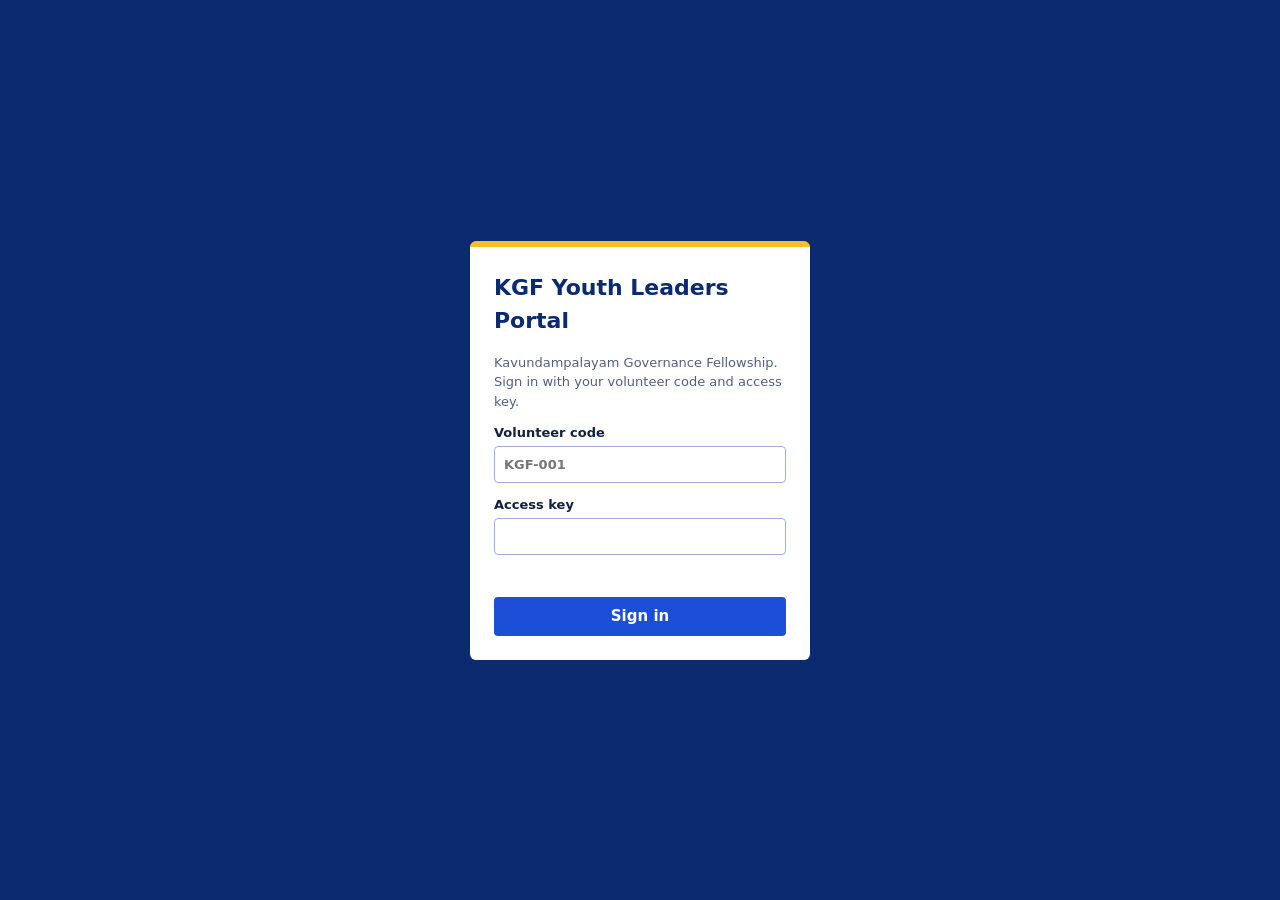
==== index.html @ be767367 "Add files via upload" ====
<!doctype html>
<html lang="en"><head><meta charset="utf-8"><meta name="viewport" content="width=device-width,initial-scale=1">
<title>Dashboard · KGF Portal</title><link rel="stylesheet" href="shared.css"><link rel="stylesheet" href="index.css"></head>
<body><div id="nav"></div><main><h1>Dashboard</h1><p class="sub">Where the fellowship stands today.</p>
<div class="grid" id="stats"></div><h2>Open tasks, soonest due first</h2><div id="tasks"></div><h2>Upcoming events</h2><div id="events"></div>
</main><script src="shared.js"></script><script src="index.js"></script></body></html>
---- shared.css ----
:root{--blue:#0b2a6f;--blue2:#1d4ed8;--sky:#e8eefb;--yellow:#fbbf24;--red:#d62828;--ink:#14213d;--line:#d5dcec}
*{box-sizing:border-box}
body{margin:0;font:15px/1.5 "Segoe UI",system-ui,sans-serif;background:#fff;color:var(--ink)}
.top{background:var(--blue);color:#fff;border-bottom:5px solid var(--yellow);padding:10px 20px;display:flex;flex-wrap:wrap;align-items:center;gap:6px 18px}
.brand{font-weight:800;font-size:18px;letter-spacing:.2px}.brand b{color:var(--yellow)}
.top nav{display:flex;flex-wrap:wrap;gap:4px;flex:1}
.top nav a{color:#fff;text-decoration:none;padding:6px 11px;border-radius:4px}
.top nav a:hover{background:rgba(255,255,255,.14)}
.top nav a.on{background:var(--yellow);color:var(--blue);font-weight:700}
.who{font-size:13px}.who button{margin-left:8px}
main{max-width:1100px;margin:0 auto;padding:22px 18px 60px}
h1{margin:0 0 4px;font-size:26px;color:var(--blue)}h2{font-size:18px;color:var(--blue);margin:26px 0 10px}
.sub{color:#51607f;margin:0 0 18px}
.grid{display:grid;grid-template-columns:repeat(auto-fit,minmax(200px,1fr));gap:14px}
.card{border:1px solid var(--line);border-radius:6px;padding:14px 16px;background:#fff}
form.card{display:grid;grid-template-columns:repeat(auto-fit,minmax(180px,1fr));gap:10px;align-items:end;background:var(--sky)}
label{display:flex;flex-direction:column;font-size:13px;font-weight:600;gap:3px}
input,select,textarea{font:inherit;padding:8px 9px;border:1px solid #9fb0d6;border-radius:4px;background:#fff;color:var(--ink)}
input:focus,select:focus,textarea:focus,button:focus-visible,a:focus-visible{outline:3px solid var(--yellow);outline-offset:1px}
button{font:inherit;font-weight:700;background:var(--blue2);color:#fff;border:0;border-radius:4px;padding:8px 14px;cursor:pointer}
button:hover{background:var(--blue)}button.sec{background:#fff;color:var(--blue);border:1px solid var(--blue)}
button.danger{background:var(--red)}button.sm{padding:4px 9px;font-size:13px}
.tw{overflow-x:auto;border:1px solid var(--line);border-radius:6px}
table{width:100%;border-collapse:collapse;min-width:620px}
th{background:var(--blue);color:#fff;text-align:left;padding:9px 11px;font-size:13px}
td{padding:9px 11px;border-top:1px solid var(--line);vertical-align:top}
tr:nth-child(even) td{background:#f6f8fd}
.badge{display:inline-block;padding:2px 9px;border-radius:99px;font-size:12px;font-weight:700;background:var(--sky);color:var(--blue)}
.badge.ok{background:#dff5e3;color:#14602b}.badge.warn{background:#fff0c2;color:#7a5200}.badge.bad{background:#fde0e0;color:var(--red)}
.empty{padding:22px;text-align:center;color:#51607f}
body:not(.admin) .adm{display:none!important}
#login{position:fixed;inset:0;background:var(--blue);display:grid;place-items:center;padding:16px;z-index:9}
#login form{background:#fff;border-top:6px solid var(--yellow);border-radius:6px;padding:24px;width:340px;max-width:100%;display:grid;gap:12px}
#login h1{font-size:22px}#login p{margin:0;color:#51607f;font-size:13px}.err{color:var(--red);font-size:13px;min-height:18px}
#toast{position:fixed;bottom:18px;left:50%;transform:translateX(-50%);background:var(--blue);color:#fff;padding:10px 18px;border-radius:4px;border-left:5px solid var(--yellow);z-index:10}
#toast.bad{border-left-color:var(--red);background:#5c0f0f}
@media(prefers-reduced-motion:no-preference){button{transition:background .15s}}
[hidden]{display:none!important}
---- index.css ----
.stat{border-left:6px solid var(--blue2)}.stat b{display:block;font-size:34px;line-height:1.1;color:var(--blue)}
.stat.y{border-left-color:var(--yellow)}.stat.r{border-left-color:var(--red)}.stat.r b{color:var(--red)}
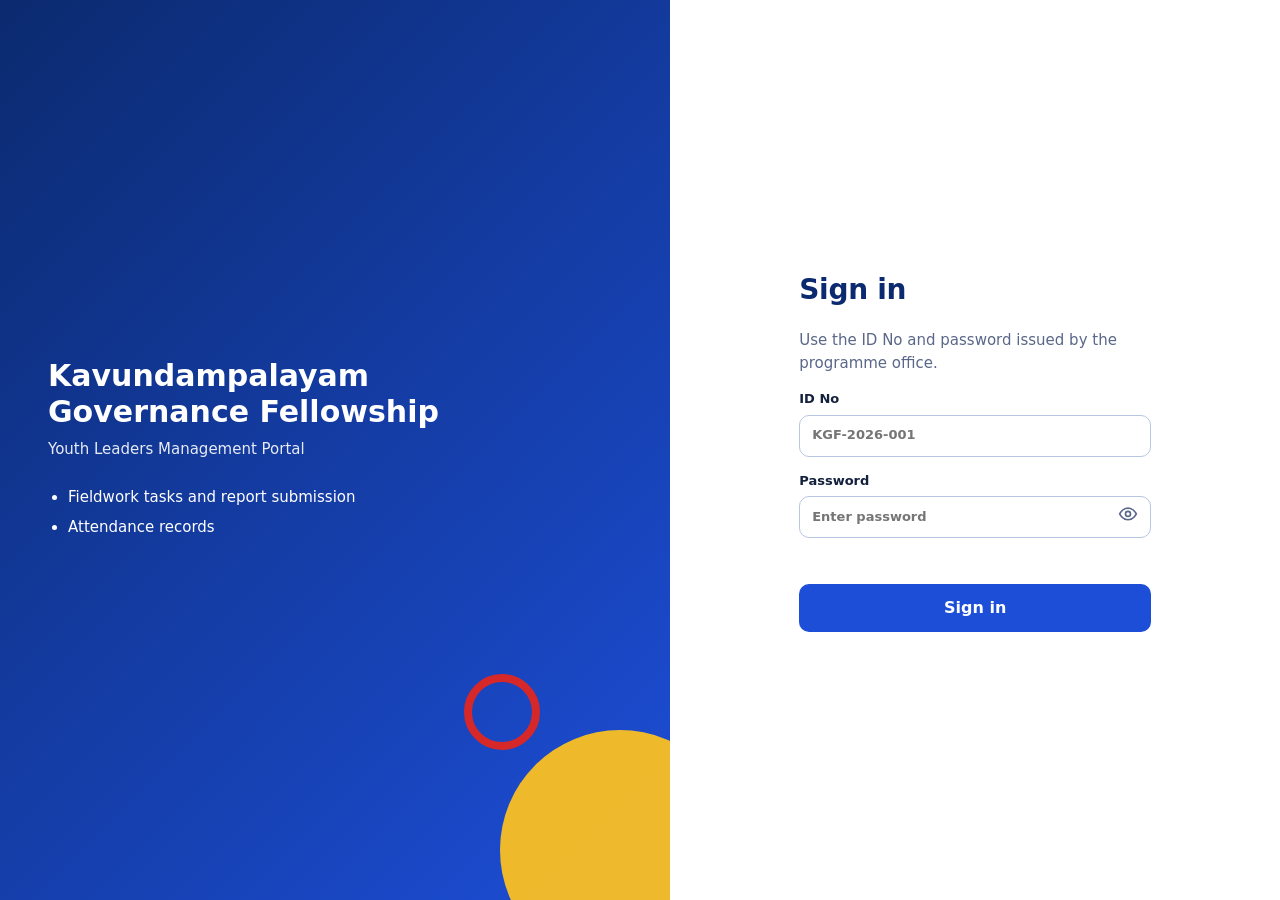
==== commit 65f4e917: "Add files via upload" ====
--- a/index.html
+++ b/index.html
@@ -1,6 +1,13 @@
 <!doctype html>
 <html lang="en"><head><meta charset="utf-8"><meta name="viewport" content="width=device-width,initial-scale=1">
-<title>Dashboard · KGF Portal</title><link rel="stylesheet" href="shared.css"><link rel="stylesheet" href="index.css"></head>
-<body><div id="nav"></div><main><h1>Dashboard</h1><p class="sub">Where the fellowship stands today.</p>
-<div class="grid" id="stats"></div><h2>Open tasks, soonest due first</h2><div id="tasks"></div><h2>Upcoming events</h2><div id="events"></div>
+<title>Dashboard · KGF Portal</title>
+<link rel="icon" href="https://blogger.googleusercontent.com/img/b/R29vZ2xl/AVvXsEh5ghIENEdfPvEKXNpg6AaNuCJ33z631SU_sOYwX8vNm_iruNhliEaZYuWYi8FPpN_8Sn0xGf1NUb8KoObgTXT3_ADcD2Aq-Tki2BW_q9qzW39tYLocWcYi_gcDXsZEs6fBvpcm_TDbRyo2ijJiHbO3S2X-dMlEn4J-j77FzOVfavP9sXT-c7AjJY2SbP81/s320/kgflogo.jpg"><meta name="theme-color" content="#0b2a6f">
+<link rel="stylesheet" href="shared.css"><link rel="stylesheet" href="index.css"></head>
+<body><div id="nav"></div><main>
+<section class="hero"><div><p class="eyebrow" id="date"></p><h1 id="hello">Dashboard</h1><p>Here is where the fellowship stands today.</p></div>
+<div class="acts"><a class="btn y" href="tasks.html">View tasks</a><a class="btn w" href="performance.html">Attendance records</a></div></section>
+<div class="grid" id="stats"><div class="card skel"></div><div class="card skel"></div><div class="card skel"></div><div class="card skel"></div></div>
+<div class="sh"><h2>Open tasks, soonest due first</h2><a href="tasks.html">View all</a></div><div id="tasks"><div class="card skel"></div></div>
+<div class="sh"><h2>Upcoming events</h2><a href="calendar.html">Open calendar</a></div><div id="events"><div class="card skel"></div></div>
+<footer class="foot">Kavundampalayam Governance Fellowship · Youth Leaders Portal</footer>
 </main><script src="shared.js"></script><script src="index.js"></script></body></html>
--- a/shared.css
+++ b/shared.css
@@ -1,38 +1,98 @@
-:root{--blue:#0b2a6f;--blue2:#1d4ed8;--sky:#e8eefb;--yellow:#fbbf24;--red:#d62828;--ink:#14213d;--line:#d5dcec}
+:root{--blue:#0b2a6f;--blue2:#1d4ed8;--sky:#e8eefb;--yellow:#fbbf24;--red:#d62828;--ink:#14213d;--line:#d9e0f0;--muted:#5a6788;--bg:#f3f6fc;--r:14px;--sh:0 1px 2px rgba(11,42,111,.06),0 8px 24px rgba(11,42,111,.08)}
 *{box-sizing:border-box}
-body{margin:0;font:15px/1.5 "Segoe UI",system-ui,sans-serif;background:#fff;color:var(--ink)}
-.top{background:var(--blue);color:#fff;border-bottom:5px solid var(--yellow);padding:10px 20px;display:flex;flex-wrap:wrap;align-items:center;gap:6px 18px}
-.brand{font-weight:800;font-size:18px;letter-spacing:.2px}.brand b{color:var(--yellow)}
-.top nav{display:flex;flex-wrap:wrap;gap:4px;flex:1}
-.top nav a{color:#fff;text-decoration:none;padding:6px 11px;border-radius:4px}
-.top nav a:hover{background:rgba(255,255,255,.14)}
-.top nav a.on{background:var(--yellow);color:var(--blue);font-weight:700}
-.who{font-size:13px}.who button{margin-left:8px}
-main{max-width:1100px;margin:0 auto;padding:22px 18px 60px}
-h1{margin:0 0 4px;font-size:26px;color:var(--blue)}h2{font-size:18px;color:var(--blue);margin:26px 0 10px}
-.sub{color:#51607f;margin:0 0 18px}
-.grid{display:grid;grid-template-columns:repeat(auto-fit,minmax(200px,1fr));gap:14px}
-.card{border:1px solid var(--line);border-radius:6px;padding:14px 16px;background:#fff}
-form.card{display:grid;grid-template-columns:repeat(auto-fit,minmax(180px,1fr));gap:10px;align-items:end;background:var(--sky)}
-label{display:flex;flex-direction:column;font-size:13px;font-weight:600;gap:3px}
-input,select,textarea{font:inherit;padding:8px 9px;border:1px solid #9fb0d6;border-radius:4px;background:#fff;color:var(--ink)}
-input:focus,select:focus,textarea:focus,button:focus-visible,a:focus-visible{outline:3px solid var(--yellow);outline-offset:1px}
-button{font:inherit;font-weight:700;background:var(--blue2);color:#fff;border:0;border-radius:4px;padding:8px 14px;cursor:pointer}
-button:hover{background:var(--blue)}button.sec{background:#fff;color:var(--blue);border:1px solid var(--blue)}
-button.danger{background:var(--red)}button.sm{padding:4px 9px;font-size:13px}
-.tw{overflow-x:auto;border:1px solid var(--line);border-radius:6px}
-table{width:100%;border-collapse:collapse;min-width:620px}
-th{background:var(--blue);color:#fff;text-align:left;padding:9px 11px;font-size:13px}
-td{padding:9px 11px;border-top:1px solid var(--line);vertical-align:top}
-tr:nth-child(even) td{background:#f6f8fd}
-.badge{display:inline-block;padding:2px 9px;border-radius:99px;font-size:12px;font-weight:700;background:var(--sky);color:var(--blue)}
+body{margin:0;font:15px/1.55 "Segoe UI",system-ui,-apple-system,Roboto,sans-serif;background:var(--bg);color:var(--ink);-webkit-font-smoothing:antialiased}
+body.nav-open{overflow:hidden}
+.ic{width:20px;height:20px;flex:none}
+a{color:var(--blue2)}
+/* Top bar */
+.top{position:sticky;top:0;z-index:20;background:var(--blue);color:#fff;border-bottom:4px solid var(--yellow);box-shadow:0 4px 18px rgba(11,42,111,.25)}
+.tbi{max-width:1200px;margin:0 auto;display:flex;align-items:center;gap:16px;padding:10px 20px}
+.brand{display:flex;align-items:center;gap:10px;color:#fff;text-decoration:none;font-weight:800;font-size:18px;white-space:nowrap}
+.brand b{color:var(--yellow)}.brand img{width:38px;height:38px;border-radius:10px;background:#fff;object-fit:contain;padding:2px}
+.dnav{display:flex;gap:4px;flex:1;margin-left:6px}
+.dnav a{white-space:nowrap;color:#dbe5ff;text-decoration:none;padding:8px 13px;border-radius:999px;font-weight:600;font-size:14px;transition:background .15s}
+.dnav a:hover{background:rgba(255,255,255,.14);color:#fff}
+.dnav a.on{background:var(--yellow);color:var(--blue)}
+.user{display:flex;align-items:center;gap:10px;margin-left:auto}
+.av{width:36px;height:36px;border-radius:50%;background:var(--yellow);color:var(--blue);display:grid;place-items:center;font-weight:800;font-size:14px;flex:none}
+.un{font-size:13px;line-height:1.25;font-weight:700}.un small{display:block;font-weight:400;opacity:.8}
+.top .out{background:transparent;color:#fff;border:1px solid rgba(255,255,255,.5)}.top .out:hover{background:rgba(255,255,255,.15)}
+.burger{display:none;background:rgba(255,255,255,.12);padding:8px;border-radius:10px}
+/* Mobile side nav */
+.scrim{position:fixed;inset:0;background:rgba(10,20,50,.55);opacity:0;pointer-events:none;z-index:40;transition:opacity .2s}
+#drawer{position:fixed;top:0;left:0;bottom:0;width:min(310px,86vw);background:#fff;z-index:50;transform:translateX(-102%);transition:transform .25s ease;display:flex;flex-direction:column;box-shadow:8px 0 30px rgba(0,0,0,.25)}
+body.nav-open #drawer{transform:none}body.nav-open .scrim{opacity:1;pointer-events:auto}
+.dh{background:var(--blue);border-bottom:4px solid var(--yellow);padding:14px 16px;display:flex;align-items:center;justify-content:space-between}
+.dh .x{background:rgba(255,255,255,.14);padding:6px;border-radius:8px}
+.dme{display:flex;align-items:center;gap:12px;padding:16px;border-bottom:1px solid var(--line)}.dme small{display:block;color:var(--muted)}
+.dl{display:flex;flex-direction:column;gap:4px;padding:12px;flex:1;overflow:auto}
+.dl a{display:flex;align-items:center;gap:12px;padding:12px 14px;border-radius:12px;color:var(--ink);text-decoration:none;font-weight:600}
+.dl a:hover{background:var(--sky)}.dl a.on{background:var(--sky);color:var(--blue);box-shadow:inset 4px 0 0 var(--yellow)}
+.dout{margin:12px;background:#fff;color:var(--red);border:1px solid var(--red);display:flex;align-items:center;justify-content:center;gap:8px;padding:11px}
+.dout:hover{background:#fde0e0}
+@media(max-width:1020px){.un{display:none}}
+@media(max-width:860px){.dnav,.user{display:none}.burger{display:grid}.tbi{padding:10px 14px}}
+@media(min-width:861px){#drawer,.scrim{display:none}}
+/* Layout */
+main{max-width:1200px;margin:0 auto;padding:24px 20px 70px}
+h1{margin:0 0 4px;font-size:28px;color:var(--blue);letter-spacing:-.3px}h2{font-size:18px;color:var(--blue);margin:28px 0 12px}
+.sub{color:var(--muted);margin:0 0 20px}
+.grid{display:grid;grid-template-columns:repeat(auto-fit,minmax(210px,1fr));gap:14px}
+.card{border:1px solid var(--line);border-radius:var(--r);padding:16px 18px;background:#fff;box-shadow:var(--sh)}
+form.card{display:grid;grid-template-columns:repeat(auto-fit,minmax(190px,1fr));gap:12px;align-items:end;background:#fff;border-top:4px solid var(--yellow)}
+label{display:flex;flex-direction:column;font-size:13px;font-weight:600;gap:5px;color:var(--ink)}
+input,select,textarea{font:inherit;min-height:42px;padding:9px 12px;border:1px solid #b8c5e3;border-radius:10px;background:#fff;color:var(--ink);width:100%}
+input:focus,select:focus,textarea:focus{outline:0;border-color:var(--blue2);box-shadow:0 0 0 3px rgba(29,78,216,.18)}
+button:focus-visible,a:focus-visible{outline:3px solid var(--yellow);outline-offset:2px}
+button{font:inherit;font-weight:700;background:var(--blue2);color:#fff;border:0;border-radius:10px;padding:10px 16px;min-height:42px;cursor:pointer;transition:background .15s,transform .1s}
+button:hover{background:var(--blue)}button:active{transform:scale(.98)}button:disabled{opacity:.6;cursor:wait}
+button.sec{background:#fff;color:var(--blue);border:1px solid var(--blue)}button.sec:hover{background:var(--sky)}
+button.danger{background:var(--red)}button.danger:hover{background:#a91d1d}button.sm{padding:5px 11px;min-height:34px;font-size:13px}
+.tw{overflow-x:auto;border:1px solid var(--line);border-radius:var(--r);background:#fff;box-shadow:var(--sh)}
+table{width:100%;border-collapse:collapse;min-width:640px}
+th{background:var(--sky);color:var(--blue);text-align:left;padding:11px 14px;font-size:12px;text-transform:uppercase;letter-spacing:.5px}
+td{padding:12px 14px;border-top:1px solid var(--line);vertical-align:top}
+tbody tr:hover td{background:#f7f9ff}
+.badge{display:inline-block;padding:3px 10px;border-radius:999px;font-size:12px;font-weight:700;background:var(--sky);color:var(--blue)}
 .badge.ok{background:#dff5e3;color:#14602b}.badge.warn{background:#fff0c2;color:#7a5200}.badge.bad{background:#fde0e0;color:var(--red)}
-.empty{padding:22px;text-align:center;color:#51607f}
+.empty{padding:28px;text-align:center;color:var(--muted);background:#fff;border:1px dashed var(--line);border-radius:var(--r)}
 body:not(.admin) .adm{display:none!important}
-#login{position:fixed;inset:0;background:var(--blue);display:grid;place-items:center;padding:16px;z-index:9}
-#login form{background:#fff;border-top:6px solid var(--yellow);border-radius:6px;padding:24px;width:340px;max-width:100%;display:grid;gap:12px}
-#login h1{font-size:22px}#login p{margin:0;color:#51607f;font-size:13px}.err{color:var(--red);font-size:13px;min-height:18px}
-#toast{position:fixed;bottom:18px;left:50%;transform:translateX(-50%);background:var(--blue);color:#fff;padding:10px 18px;border-radius:4px;border-left:5px solid var(--yellow);z-index:10}
+[hidden]{display:none!important}
+/* Login */
+#login{position:fixed;inset:0;z-index:60;display:grid;grid-template-columns:1.1fr 1fr;background:#fff;overflow:auto}
+.lp{background:linear-gradient(135deg,var(--blue),var(--blue2));color:#fff;padding:48px;display:flex;flex-direction:column;justify-content:center;position:relative;overflow:hidden}
+.lp::after{content:"";position:absolute;right:-70px;bottom:-70px;width:240px;height:240px;border-radius:50%;background:var(--yellow);opacity:.95}
+.lp::before{content:"";position:absolute;right:130px;bottom:150px;width:60px;height:60px;border-radius:50%;border:8px solid var(--red)}
+.lp img{width:84px;height:84px;border-radius:20px;background:#fff;padding:6px;object-fit:contain;margin-bottom:22px}
+.lp h2{color:#fff;font-size:30px;line-height:1.2;margin:0 0 8px}.lp p{margin:0 0 20px;opacity:.9}
+.lp ul{margin:0;padding-left:20px;line-height:2;position:relative;z-index:1}
+.lf{align-self:center;justify-self:center;width:min(400px,100%);padding:32px 24px;display:grid;gap:14px}
+.lf h1{font-size:28px}.lf p{margin:0;color:var(--muted)}
+.pw{position:relative}.pw input{padding-right:48px}
+.eye{position:absolute;right:4px;top:50%;transform:translateY(-50%);background:none;color:var(--muted);min-height:34px;padding:6px 9px}
+.eye:hover{background:var(--sky);color:var(--blue)}
+.go{width:100%;padding:12px;font-size:16px}
+.err{color:var(--red);font-size:13px;min-height:18px}
+@media(max-width:760px){#login{grid-template-columns:1fr;grid-template-rows:auto 1fr}.lp{padding:24px 20px}.lp ul,.lp p{display:none}.lp img{width:56px;height:56px;margin-bottom:12px}.lp h2{font-size:21px;margin:0}.lp::after{width:130px;height:130px}.lp::before{display:none}.lf{align-self:start;padding:24px 20px}}
+/* Toast */
+#toast{position:fixed;bottom:20px;left:50%;transform:translateX(-50%);background:var(--blue);color:#fff;padding:11px 20px;border-radius:12px;border-left:5px solid var(--yellow);z-index:70;box-shadow:var(--sh);max-width:92vw}
 #toast.bad{border-left-color:var(--red);background:#5c0f0f}
-@media(prefers-reduced-motion:no-preference){button{transition:background .15s}}
-[hidden]{display:none!important}
+.skel{min-height:84px;background:linear-gradient(90deg,#eef2fb 25%,#fff 50%,#eef2fb 75%);background-size:200% 100%;animation:sk 1.2s infinite}
+@keyframes sk{to{background-position:-200% 0}}
+@media(prefers-reduced-motion:reduce){*{animation:none!important;transition:none!important}}
+/* Mobile: tables become cards */
+@media(max-width:700px){
+main{padding:18px 14px 60px}h1{font-size:24px}
+.grid{grid-template-columns:1fr 1fr;gap:10px}
+.tw{border:0;background:none;box-shadow:none;overflow:visible}
+table,tbody,tr,td{display:block;min-width:0;width:100%}
+thead{position:absolute;left:-9999px}
+tr{background:#fff;border:1px solid var(--line);border-radius:var(--r);padding:6px 14px;margin-bottom:12px;box-shadow:var(--sh)}
+td,tbody tr:hover td{display:flex;justify-content:space-between;gap:14px;border:0;padding:8px 0;background:none}
+td+td{border-top:1px solid #eef1f8}
+td::before{content:attr(data-l);font-weight:600;color:var(--muted);flex:none;max-width:42%}
+td[data-l=""]::before{display:none}td[data-l=""]{justify-content:flex-end}
+.cv{min-width:0;text-align:right;overflow-wrap:anywhere}
+input,select,textarea{font-size:16px}
+form.card{grid-template-columns:1fr}
+}
--- a/index.css
+++ b/index.css
@@ -1,2 +1,18 @@
-.stat{border-left:6px solid var(--blue2)}.stat b{display:block;font-size:34px;line-height:1.1;color:var(--blue)}
-.stat.y{border-left-color:var(--yellow)}.stat.r{border-left-color:var(--red)}.stat.r b{color:var(--red)}
+.hero{position:relative;overflow:hidden;display:flex;justify-content:space-between;align-items:center;gap:18px;flex-wrap:wrap;color:#fff;padding:26px 28px;margin-bottom:20px;border-radius:20px;background:linear-gradient(120deg,var(--blue),var(--blue2))}
+.hero::after{content:"";position:absolute;right:-50px;top:-60px;width:200px;height:200px;border-radius:50%;background:var(--yellow);opacity:.95}
+.hero::before{content:"";position:absolute;right:120px;bottom:-26px;width:70px;height:70px;border-radius:50%;border:9px solid var(--red);opacity:.9}
+.hero>*{position:relative;z-index:1}
+.hero h1{color:#fff;margin:2px 0 6px}.hero p{margin:0;opacity:.92}.hero .eyebrow{font-size:12px;font-weight:700;letter-spacing:1px;text-transform:uppercase;color:var(--yellow);opacity:1}
+.acts{display:flex;gap:10px;flex-wrap:wrap}
+.btn{display:inline-block;text-decoration:none;font-weight:700;padding:10px 16px;border-radius:10px}
+.btn.y{background:var(--yellow);color:var(--blue)}.btn.y:hover{background:#f5b300}
+.btn.w{background:rgba(255,255,255,.14);color:#fff;border:1px solid rgba(255,255,255,.55)}.btn.w:hover{background:rgba(255,255,255,.25)}
+.stat{display:flex;align-items:center;gap:14px}
+.si{width:48px;height:48px;border-radius:14px;display:grid;place-items:center;background:var(--sky);color:var(--blue2);flex:none}
+.si .ic{width:24px;height:24px}
+.stat.y .si{background:#fff3cf;color:#a06b00}.stat.r .si{background:#fde0e0;color:var(--red)}.stat.g .si{background:#dff5e3;color:#14602b}
+.stat b{display:block;font-size:30px;line-height:1.05;color:var(--ink)}.stat.r b{color:var(--red)}
+.stat span{color:var(--muted);font-size:13px;line-height:1.3;display:block}
+.sh{display:flex;align-items:baseline;justify-content:space-between;gap:10px}.sh a{font-weight:600;font-size:14px;text-decoration:none}
+.foot{margin-top:40px;text-align:center;color:var(--muted);font-size:13px}
+@media(max-width:700px){.hero{padding:20px 18px;border-radius:16px}.hero h1{font-size:22px}.acts{width:100%}.acts .btn{flex:1;text-align:center}.stat{flex-direction:column;align-items:flex-start;gap:8px}.stat b{font-size:26px}}
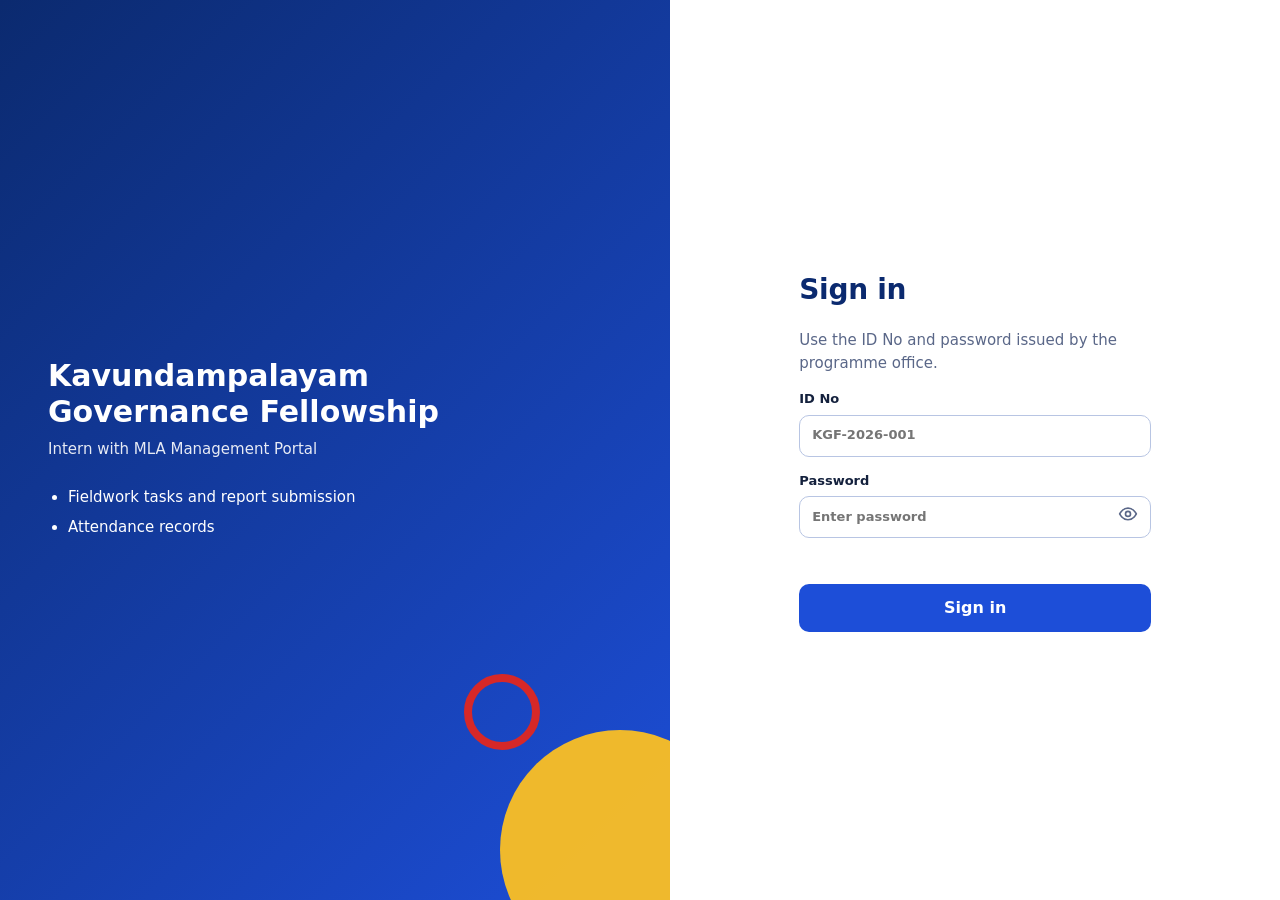
==== commit 6e34091e: "Add files via upload" ====
--- a/index.html
+++ b/index.html
@@ -9,5 +9,5 @@
 <div class="grid" id="stats"><div class="card skel"></div><div class="card skel"></div><div class="card skel"></div><div class="card skel"></div></div>
 <div class="sh"><h2>Open tasks, soonest due first</h2><a href="tasks.html">View all</a></div><div id="tasks"><div class="card skel"></div></div>
 <div class="sh"><h2>Upcoming events</h2><a href="calendar.html">Open calendar</a></div><div id="events"><div class="card skel"></div></div>
-<footer class="foot">Kavundampalayam Governance Fellowship · Youth Leaders Portal</footer>
+<footer class="foot">Kavundampalayam Governance Fellowship · Intern with MLA Portal</footer>
 </main><script src="shared.js"></script><script src="index.js"></script></body></html>
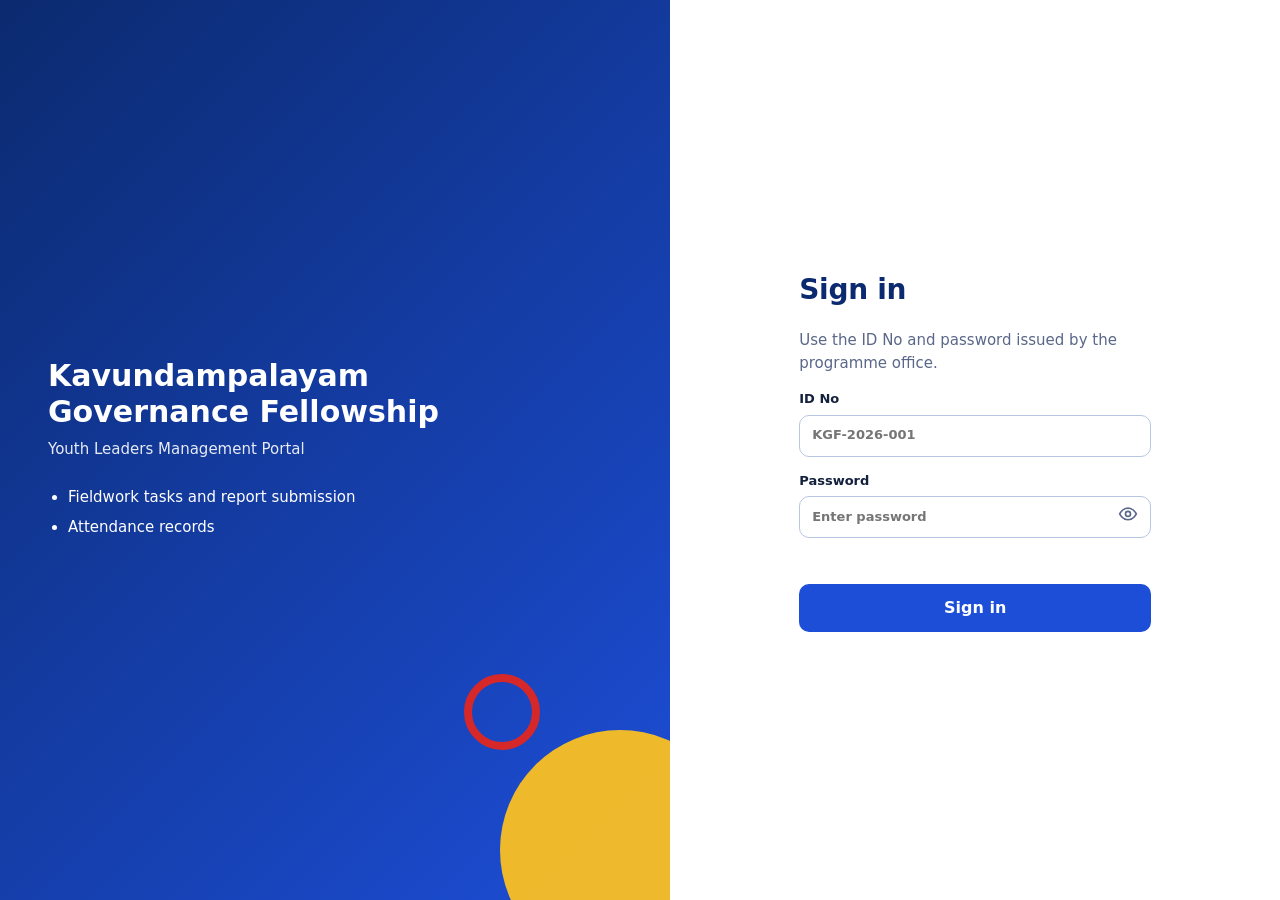
==== commit b1878400: "Add files via upload" ====
--- a/index.html
+++ b/index.html
@@ -5,9 +5,9 @@
 <link rel="stylesheet" href="shared.css"><link rel="stylesheet" href="index.css"></head>
 <body><div id="nav"></div><main>
 <section class="hero"><div><p class="eyebrow" id="date"></p><h1 id="hello">Dashboard</h1><p>Here is where the fellowship stands today.</p></div>
-<div class="acts"><a class="btn y" href="tasks.html">View tasks</a><a class="btn w" href="performance.html">Attendance records</a></div></section>
+<div class="acts"><a class="btn y" href="tasks.html">View tasks</a><a class="btn w" href="attendance.html">Attendance records</a></div></section>
 <div class="grid" id="stats"><div class="card skel"></div><div class="card skel"></div><div class="card skel"></div><div class="card skel"></div></div>
 <div class="sh"><h2>Open tasks, soonest due first</h2><a href="tasks.html">View all</a></div><div id="tasks"><div class="card skel"></div></div>
 <div class="sh"><h2>Upcoming events</h2><a href="calendar.html">Open calendar</a></div><div id="events"><div class="card skel"></div></div>
-<footer class="foot">Kavundampalayam Governance Fellowship · Intern with MLA Portal</footer>
+<footer class="foot">Kavundampalayam Governance Fellowship · Youth Leaders Portal</footer>
 </main><script src="shared.js"></script><script src="index.js"></script></body></html>
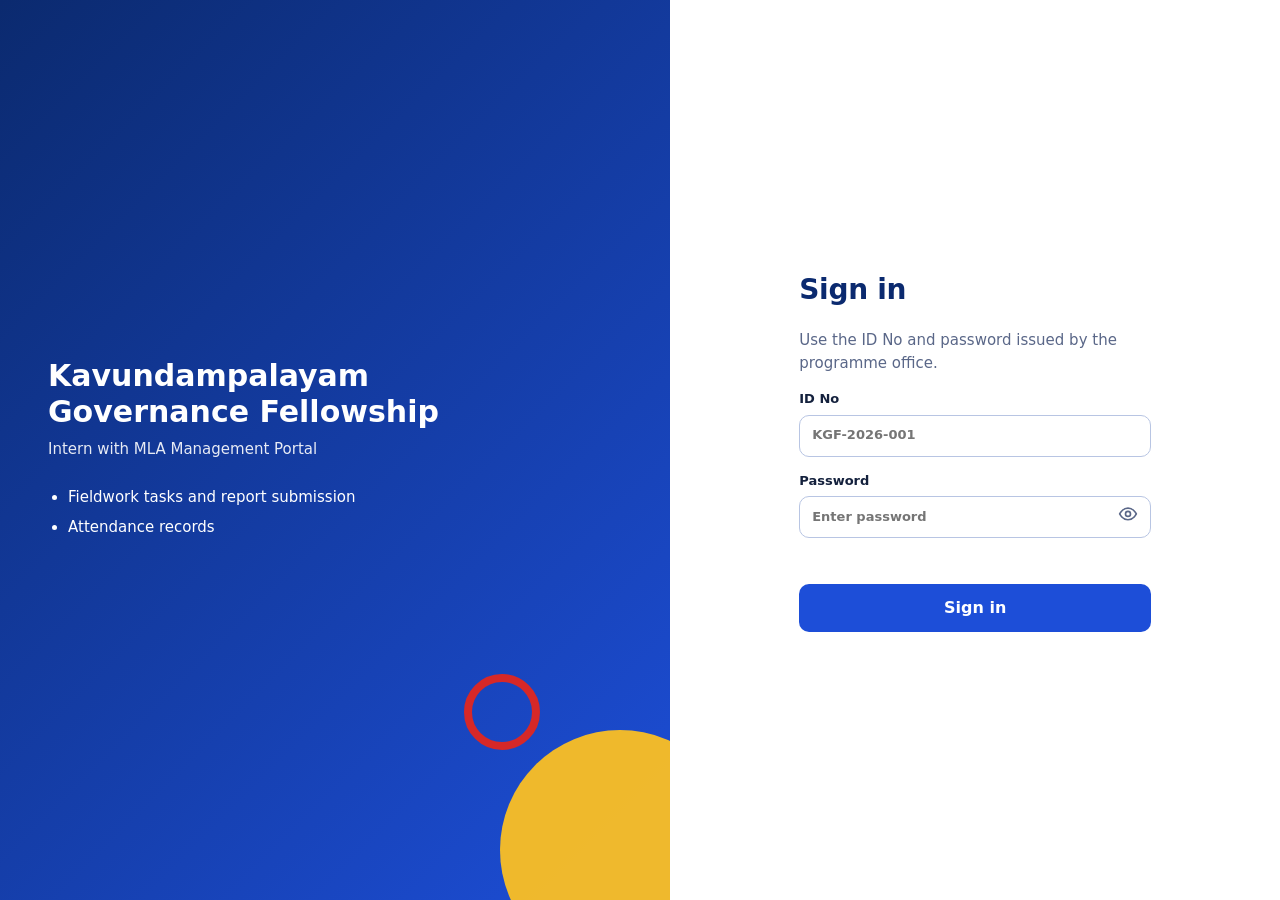
==== commit 0db39e97: "Add files via upload" ====
--- a/index.html
+++ b/index.html
@@ -9,5 +9,5 @@
 <div class="grid" id="stats"><div class="card skel"></div><div class="card skel"></div><div class="card skel"></div><div class="card skel"></div></div>
 <div class="sh"><h2>Open tasks, soonest due first</h2><a href="tasks.html">View all</a></div><div id="tasks"><div class="card skel"></div></div>
 <div class="sh"><h2>Upcoming events</h2><a href="calendar.html">Open calendar</a></div><div id="events"><div class="card skel"></div></div>
-<footer class="foot">Kavundampalayam Governance Fellowship · Youth Leaders Portal</footer>
+<footer class="foot">Kavundampalayam Governance Fellowship · Intern with MLA Portal</footer>
 </main><script src="shared.js"></script><script src="index.js"></script></body></html>
